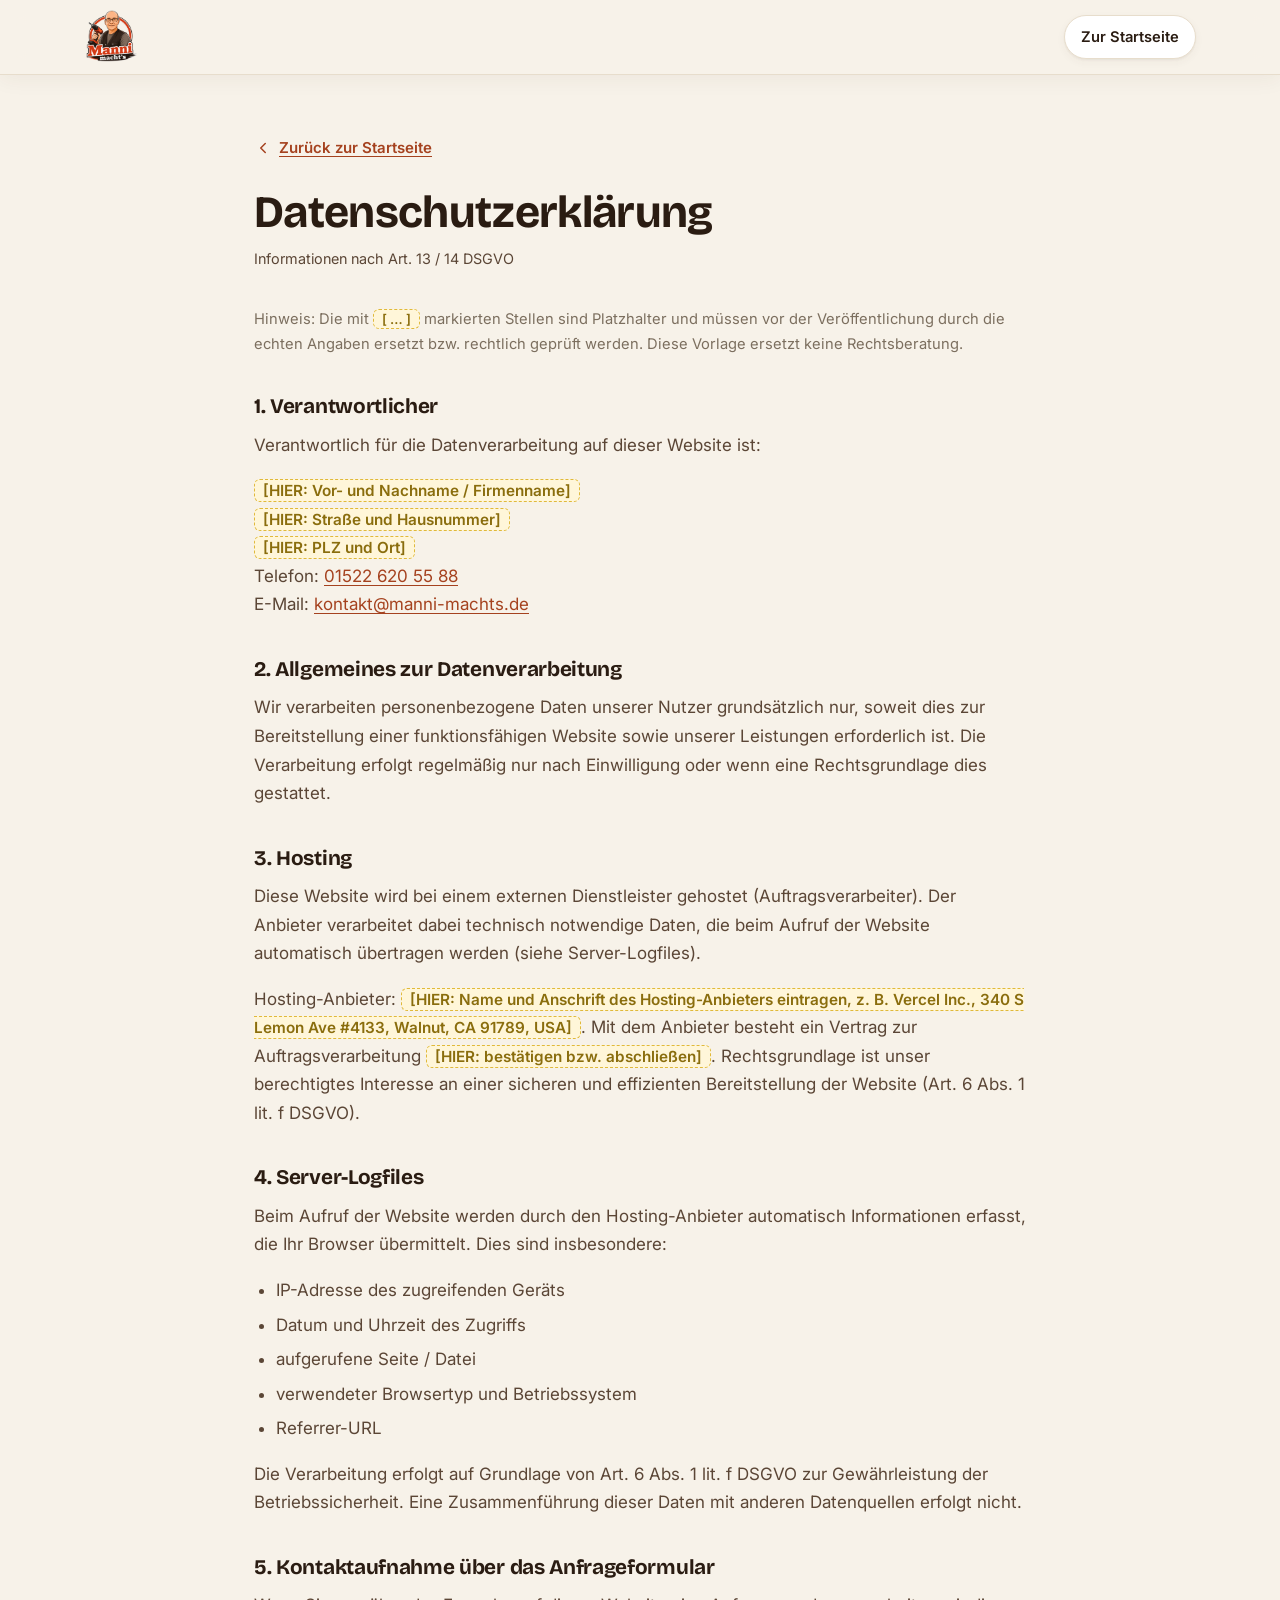
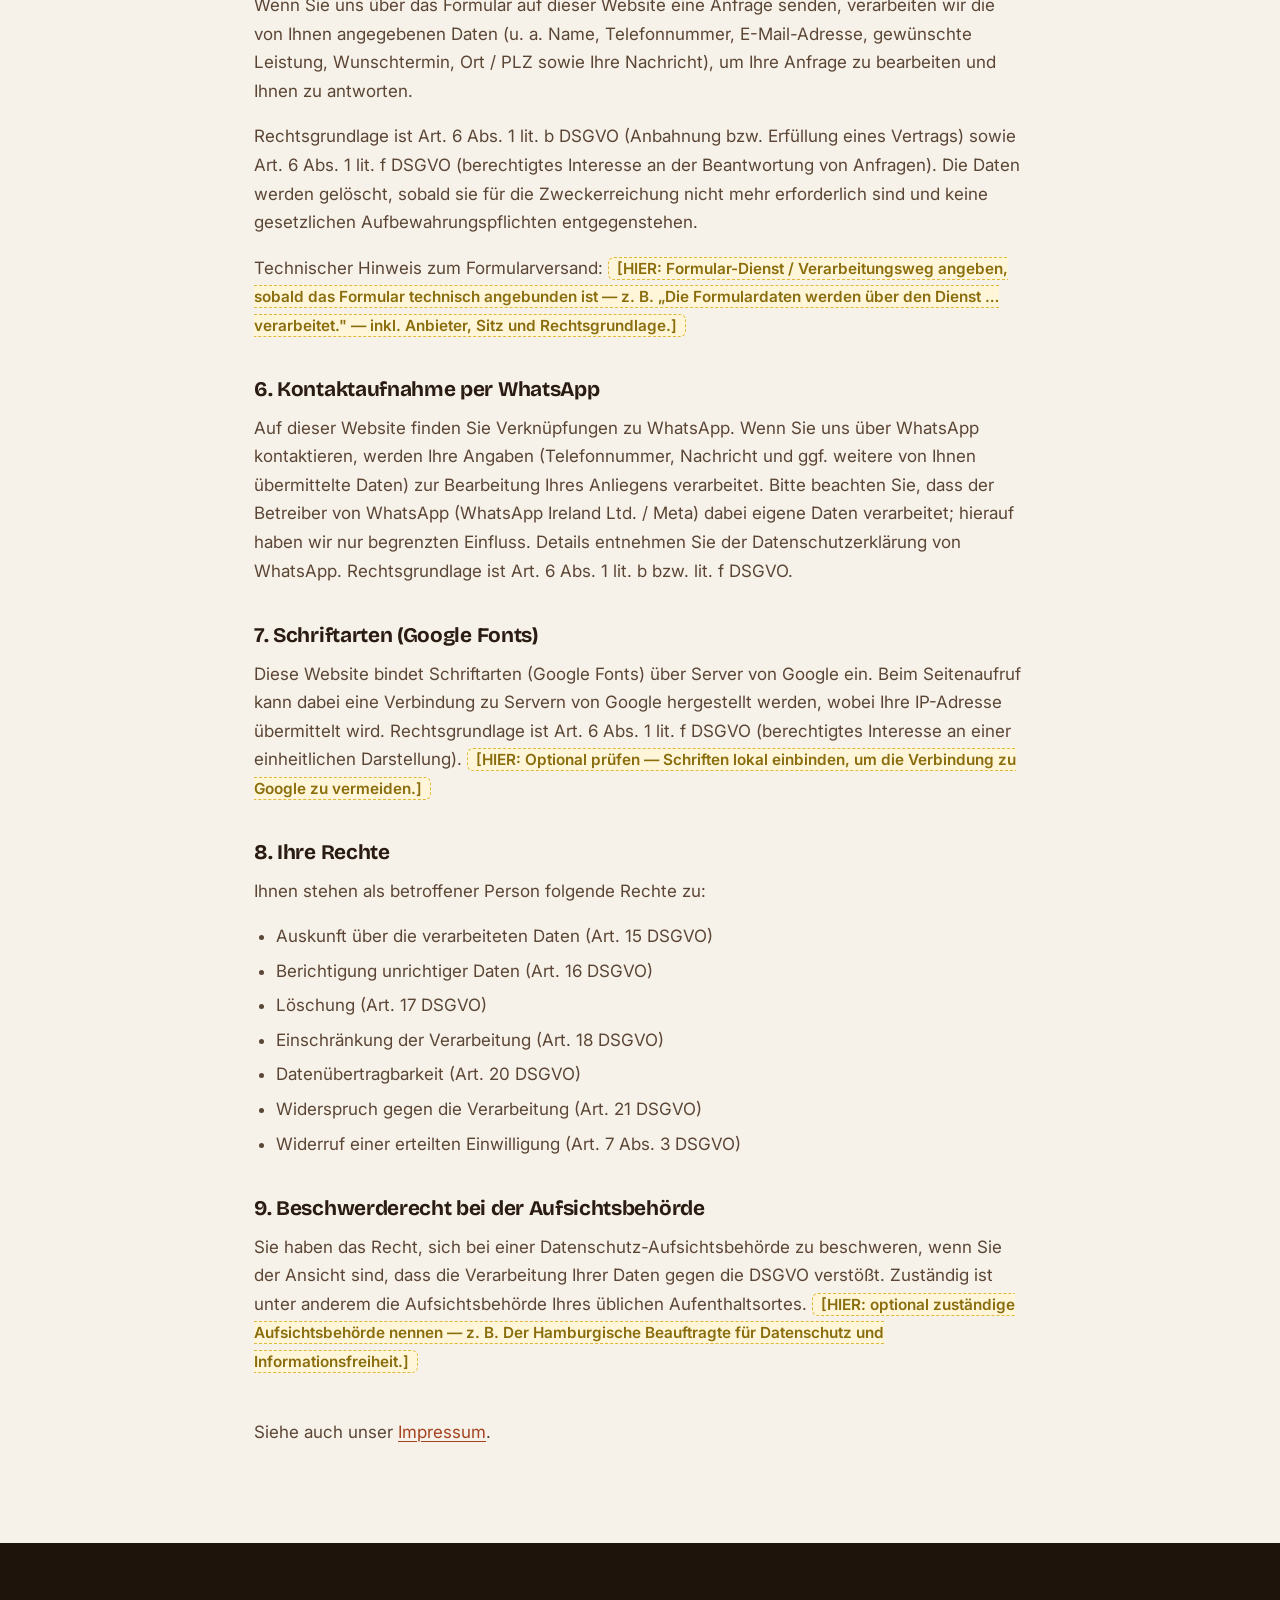
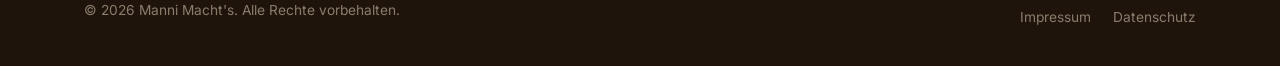
==== datenschutz.html @ e62b336c "Redesign complete: modern & friendly (direction C) Neues, helles und konversionsstarkes Erscheinungs" ====
<!DOCTYPE html>
<html lang="de">
<head>
<meta charset="UTF-8">
<meta name="viewport" content="width=device-width, initial-scale=1.0, viewport-fit=cover">
<title>Datenschutzerklärung — Manni Macht's</title>
<meta name="description" content="Datenschutzerklärung von Manni Macht's, Handwerksarbeiten im Raum Hamburg und Rosengarten.">
<meta name="theme-color" content="#f7f2e9">
<meta name="robots" content="index, follow">
<link rel="icon" type="image/svg+xml" href="images/favicon.svg">
<link rel="preconnect" href="https://fonts.googleapis.com">
<link rel="preconnect" href="https://fonts.gstatic.com" crossorigin>
<link href="https://fonts.googleapis.com/css2?family=Bricolage+Grotesque:opsz,wght@12..96,600;12..96,700;12..96,800&family=Inter:wght@400;500;600&display=swap" rel="stylesheet">
<link rel="stylesheet" href="css/style.css">
</head>
<body>

<a href="#main-content" class="skip-link">Zum Inhalt springen</a>

<header class="site-header is-stuck" id="top">
  <div class="container header-inner">
    <a href="index.html" class="logo" aria-label="Manni Macht's — zur Startseite">
      <img src="images/logo-illustrated.webp" alt="Manni Macht's" class="logo-icon">
    </a>
    <div class="header-actions">
      <a href="index.html" class="header-wa">
        <span>Zur Startseite</span>
      </a>
    </div>
  </div>
</header>

<main id="main-content" tabindex="-1" class="legal-page">
  <div class="container">
    <a href="index.html" class="legal-back">
      <svg viewBox="0 0 24 24" fill="none" aria-hidden="true"><path d="M15 6l-6 6 6 6" stroke="currentColor" stroke-width="2" stroke-linecap="round" stroke-linejoin="round"/></svg>
      Zurück zur Startseite
    </a>

    <h1>Datenschutzerklärung</h1>
    <p class="legal-updated">Informationen nach Art. 13 / 14 DSGVO</p>

    <p style="margin-bottom:1.5em; color:var(--stone); font-size:0.92rem;">
      Hinweis: Die mit <span class="legal-ph">[ … ]</span> markierten Stellen sind Platzhalter und
      müssen vor der Veröffentlichung durch die echten Angaben ersetzt bzw. rechtlich geprüft werden.
      Diese Vorlage ersetzt keine Rechtsberatung.
    </p>

    <h2>1. Verantwortlicher</h2>
    <p>
      Verantwortlich für die Datenverarbeitung auf dieser Website ist:
    </p>
    <p>
      <span class="legal-ph">[HIER: Vor- und Nachname / Firmenname]</span><br>
      <span class="legal-ph">[HIER: Straße und Hausnummer]</span><br>
      <span class="legal-ph">[HIER: PLZ und Ort]</span><br>
      Telefon: <a href="tel:+4915226205588">01522 620 55 88</a><br>
      E-Mail: <a href="mailto:kontakt@manni-machts.de">kontakt@manni-machts.de</a>
    </p>

    <h2>2. Allgemeines zur Datenverarbeitung</h2>
    <p>
      Wir verarbeiten personenbezogene Daten unserer Nutzer grundsätzlich nur, soweit dies zur
      Bereitstellung einer funktionsfähigen Website sowie unserer Leistungen erforderlich ist. Die
      Verarbeitung erfolgt regelmäßig nur nach Einwilligung oder wenn eine Rechtsgrundlage dies gestattet.
    </p>

    <h2>3. Hosting</h2>
    <p>
      Diese Website wird bei einem externen Dienstleister gehostet (Auftragsverarbeiter). Der Anbieter
      verarbeitet dabei technisch notwendige Daten, die beim Aufruf der Website automatisch übertragen
      werden (siehe Server-Logfiles).
    </p>
    <p>
      Hosting-Anbieter: <span class="legal-ph">[HIER: Name und Anschrift des Hosting-Anbieters eintragen, z. B. Vercel Inc., 340 S Lemon Ave #4133, Walnut, CA 91789, USA]</span>.
      Mit dem Anbieter besteht ein Vertrag zur Auftragsverarbeitung
      <span class="legal-ph">[HIER: bestätigen bzw. abschließen]</span>. Rechtsgrundlage ist unser
      berechtigtes Interesse an einer sicheren und effizienten Bereitstellung der Website (Art. 6 Abs. 1
      lit. f DSGVO).
    </p>

    <h2>4. Server-Logfiles</h2>
    <p>
      Beim Aufruf der Website werden durch den Hosting-Anbieter automatisch Informationen erfasst, die Ihr
      Browser übermittelt. Dies sind insbesondere:
    </p>
    <ul>
      <li>IP-Adresse des zugreifenden Geräts</li>
      <li>Datum und Uhrzeit des Zugriffs</li>
      <li>aufgerufene Seite / Datei</li>
      <li>verwendeter Browsertyp und Betriebssystem</li>
      <li>Referrer-URL</li>
    </ul>
    <p>
      Die Verarbeitung erfolgt auf Grundlage von Art. 6 Abs. 1 lit. f DSGVO zur Gewährleistung der
      Betriebssicherheit. Eine Zusammenführung dieser Daten mit anderen Datenquellen erfolgt nicht.
    </p>

    <h2>5. Kontaktaufnahme über das Anfrageformular</h2>
    <p>
      Wenn Sie uns über das Formular auf dieser Website eine Anfrage senden, verarbeiten wir die von Ihnen
      angegebenen Daten (u. a. Name, Telefonnummer, E-Mail-Adresse, gewünschte Leistung, Wunschtermin,
      Ort / PLZ sowie Ihre Nachricht), um Ihre Anfrage zu bearbeiten und Ihnen zu antworten.
    </p>
    <p>
      Rechtsgrundlage ist Art. 6 Abs. 1 lit. b DSGVO (Anbahnung bzw. Erfüllung eines Vertrags) sowie
      Art. 6 Abs. 1 lit. f DSGVO (berechtigtes Interesse an der Beantwortung von Anfragen). Die Daten werden
      gelöscht, sobald sie für die Zweckerreichung nicht mehr erforderlich sind und keine gesetzlichen
      Aufbewahrungspflichten entgegenstehen.
    </p>
    <p>
      Technischer Hinweis zum Formularversand: <span class="legal-ph">[HIER: Formular-Dienst / Verarbeitungsweg angeben, sobald das Formular technisch angebunden ist — z. B. „Die Formulardaten werden über den Dienst … verarbeitet." — inkl. Anbieter, Sitz und Rechtsgrundlage.]</span>
    </p>

    <h2>6. Kontaktaufnahme per WhatsApp</h2>
    <p>
      Auf dieser Website finden Sie Verknüpfungen zu WhatsApp. Wenn Sie uns über WhatsApp kontaktieren,
      werden Ihre Angaben (Telefonnummer, Nachricht und ggf. weitere von Ihnen übermittelte Daten) zur
      Bearbeitung Ihres Anliegens verarbeitet. Bitte beachten Sie, dass der Betreiber von WhatsApp
      (WhatsApp Ireland Ltd. / Meta) dabei eigene Daten verarbeitet; hierauf haben wir nur begrenzten
      Einfluss. Details entnehmen Sie der Datenschutzerklärung von WhatsApp. Rechtsgrundlage ist
      Art. 6 Abs. 1 lit. b bzw. lit. f DSGVO.
    </p>

    <h2>7. Schriftarten (Google Fonts)</h2>
    <p>
      Diese Website bindet Schriftarten (Google Fonts) über Server von Google ein. Beim Seitenaufruf kann
      dabei eine Verbindung zu Servern von Google hergestellt werden, wobei Ihre IP-Adresse übermittelt
      wird. Rechtsgrundlage ist Art. 6 Abs. 1 lit. f DSGVO (berechtigtes Interesse an einer einheitlichen
      Darstellung).
      <span class="legal-ph">[HIER: Optional prüfen — Schriften lokal einbinden, um die Verbindung zu Google zu vermeiden.]</span>
    </p>

    <h2>8. Ihre Rechte</h2>
    <p>Ihnen stehen als betroffener Person folgende Rechte zu:</p>
    <ul>
      <li>Auskunft über die verarbeiteten Daten (Art. 15 DSGVO)</li>
      <li>Berichtigung unrichtiger Daten (Art. 16 DSGVO)</li>
      <li>Löschung (Art. 17 DSGVO)</li>
      <li>Einschränkung der Verarbeitung (Art. 18 DSGVO)</li>
      <li>Datenübertragbarkeit (Art. 20 DSGVO)</li>
      <li>Widerspruch gegen die Verarbeitung (Art. 21 DSGVO)</li>
      <li>Widerruf einer erteilten Einwilligung (Art. 7 Abs. 3 DSGVO)</li>
    </ul>

    <h2>9. Beschwerderecht bei der Aufsichtsbehörde</h2>
    <p>
      Sie haben das Recht, sich bei einer Datenschutz-Aufsichtsbehörde zu beschweren, wenn Sie der Ansicht
      sind, dass die Verarbeitung Ihrer Daten gegen die DSGVO verstößt. Zuständig ist unter anderem die
      Aufsichtsbehörde Ihres üblichen Aufenthaltsortes.
      <span class="legal-ph">[HIER: optional zuständige Aufsichtsbehörde nennen — z. B. Der Hamburgische Beauftragte für Datenschutz und Informationsfreiheit.]</span>
    </p>

    <p style="margin-top:2.5em;">
      Siehe auch unser <a href="impressum.html">Impressum</a>.
    </p>
  </div>
</main>

<footer class="site-footer">
  <div class="container">
    <div class="footer-bottom" style="border-top:none; padding-top:0;">
      <p>&copy; <span id="year"></span> Manni Macht's. Alle Rechte vorbehalten.</p>
      <nav aria-label="Rechtliches">
        <a href="impressum.html">Impressum</a>
        <a href="datenschutz.html">Datenschutz</a>
      </nav>
    </div>
  </div>
</footer>

<script>document.getElementById('year').textContent = new Date().getFullYear();</script>
</body>
</html>
---- css/style.css ----
/* ============================================================
   Manni Macht's — Redesign "Modern & freundlich" (Richtung C)
   Struktur: Tokens · Reset · Basis · Buttons · Header · Hero
   · Trust · Sektionen · Karten · About · Galerie · Stimmen
   · Ablauf · FAQ · Kontakt · Footer · Mobile-Bar · Legal
   · Motion · Responsive
   ============================================================ */

/* ---------- Tokens ---------- */
:root {
  /* Marke */
  --clay: #c8552f;
  --clay-deep: #a5421f;
  --clay-soft: #fbe7db;
  --espresso: #2a1c12;
  --bark: #5b4636;
  --ink: #34281d;
  --stone: #7c6f5f;
  --sand: #f7f2e9;
  --sand-deep: #efe6d6;
  --paper: #ffffff;
  --line: #e7ddcc;
  --line-soft: #f0e8da;
  --gold: #c9a227;
  --whatsapp: #25d366;

  --font-display: "Bricolage Grotesque", "Poppins", system-ui, sans-serif;
  --font-body: "Inter", -apple-system, BlinkMacSystemFont, "Segoe UI", sans-serif;

  --r-sm: 10px;
  --r-md: 16px;
  --r-lg: 24px;
  --r-pill: 999px;

  --shadow-sm: 0 1px 2px rgba(74, 53, 38, 0.06), 0 3px 8px rgba(74, 53, 38, 0.05);
  --shadow-md: 0 6px 16px rgba(74, 53, 38, 0.08), 0 16px 34px rgba(74, 53, 38, 0.10);
  --shadow-lg: 0 12px 26px rgba(74, 53, 38, 0.10), 0 30px 66px rgba(74, 53, 38, 0.15);
  --shadow-clay: 0 8px 20px rgba(200, 85, 47, 0.28);

  --max-width: 1160px;
  --ease: cubic-bezier(0.22, 0.61, 0.36, 1);
}

/* ---------- Reset ---------- */
* { box-sizing: border-box; }
html { scroll-behavior: smooth; -webkit-text-size-adjust: 100%; }
body {
  margin: 0;
  font-family: var(--font-body);
  font-size: 17px;
  color: var(--ink);
  background: var(--sand);
  line-height: 1.68;
  -webkit-font-smoothing: antialiased;
  text-rendering: optimizeLegibility;
  overflow-x: hidden;
}
h1, h2, h3, h4 {
  font-family: var(--font-display);
  line-height: 1.08;
  margin: 0 0 0.5em;
  color: var(--espresso);
  font-weight: 700;
  letter-spacing: -0.015em;
}
p { margin: 0 0 1em; }
a { color: inherit; text-decoration: none; touch-action: manipulation; }
img { max-width: 100%; display: block; }
ul, ol { margin: 0; padding: 0; list-style: none; }
button { font-family: inherit; cursor: pointer; border: none; background: none; }
strong { font-weight: 600; color: var(--espresso); }

.container {
  max-width: var(--max-width);
  margin: 0 auto;
  padding: 0 24px;
}
section[id] { scroll-margin-top: 88px; }

/* Accessibility */
.skip-link {
  position: absolute;
  top: -100px;
  left: 16px;
  z-index: 200;
  background: var(--espresso);
  color: #fff;
  padding: 12px 20px;
  border-radius: var(--r-sm);
  font-weight: 600;
  transition: top 0.2s var(--ease);
}
.skip-link:focus { top: 16px; }
main:focus { outline: none; }
:focus-visible {
  outline: 3px solid var(--clay);
  outline-offset: 3px;
  border-radius: 3px;
}
.sr-only {
  position: absolute; width: 1px; height: 1px;
  padding: 0; margin: -1px; overflow: hidden;
  clip: rect(0 0 0 0); white-space: nowrap; border: 0;
}

/* ---------- Eyebrow ---------- */
.eyebrow {
  display: inline-flex;
  align-items: center;
  gap: 8px;
  text-transform: uppercase;
  letter-spacing: 0.14em;
  font-size: 0.74rem;
  font-weight: 600;
  color: var(--clay-deep);
  margin-bottom: 14px;
}
.eyebrow::before {
  content: "";
  width: 22px;
  height: 2px;
  background: var(--clay);
  border-radius: 2px;
}

/* ---------- Buttons ---------- */
.btn {
  display: inline-flex;
  align-items: center;
  justify-content: center;
  gap: 9px;
  padding: 15px 26px;
  border-radius: var(--r-pill);
  font-weight: 600;
  font-size: 1rem;
  letter-spacing: -0.01em;
  border: 2px solid transparent;
  touch-action: manipulation;
  transition: transform 0.18s var(--ease), box-shadow 0.18s var(--ease), background 0.18s var(--ease), color 0.18s var(--ease);
}
.btn-primary {
  background: var(--clay);
  color: #fff;
  box-shadow: var(--shadow-clay);
}
.btn-primary:hover { background: var(--clay-deep); transform: translateY(-2px); box-shadow: 0 12px 26px rgba(200, 85, 47, 0.34); }
.btn-primary:active { transform: translateY(0) scale(0.98); }
.btn-ghost {
  background: var(--paper);
  border-color: var(--line);
  color: var(--espresso);
  box-shadow: var(--shadow-sm);
}
.btn-ghost:hover { border-color: var(--espresso); transform: translateY(-2px); }
.btn-ghost:active { transform: translateY(0) scale(0.98); }
.btn-full { width: 100%; }
.btn-lg { padding: 18px 34px; font-size: 1.06rem; }
.btn-icon { width: 20px; height: 20px; }
.btn:disabled { opacity: 0.6; cursor: not-allowed; transform: none; }

/* ---------- Header ---------- */
.site-header {
  position: sticky;
  top: 0;
  z-index: 50;
  background: rgba(247, 242, 233, 0.82);
  backdrop-filter: blur(12px) saturate(1.4);
  -webkit-backdrop-filter: blur(12px) saturate(1.4);
  border-bottom: 1px solid transparent;
  transition: border-color 0.3s var(--ease), box-shadow 0.3s var(--ease);
}
.site-header.is-stuck {
  border-bottom-color: var(--line);
  box-shadow: 0 4px 20px rgba(74, 53, 38, 0.06);
}
.header-inner {
  display: flex;
  align-items: center;
  justify-content: space-between;
  height: 74px;
}
.logo { display: flex; align-items: center; }
.logo-icon { height: 54px; width: auto; }

.main-nav { display: flex; align-items: center; gap: 6px; }
.main-nav a {
  font-weight: 500;
  font-size: 0.96rem;
  color: var(--bark);
  padding: 8px 14px;
  border-radius: var(--r-pill);
  transition: color 0.15s var(--ease), background 0.15s var(--ease);
}
.main-nav a:hover { color: var(--espresso); background: rgba(200, 85, 47, 0.08); }
.nav-cta {
  background: var(--espresso);
  color: #fff !important;
  padding: 10px 20px !important;
  margin-left: 6px;
}
.nav-cta:hover { background: #40301f; }

.header-actions { display: flex; align-items: center; gap: 12px; }
.header-wa {
  display: inline-flex;
  align-items: center;
  gap: 8px;
  font-weight: 600;
  font-size: 0.92rem;
  color: var(--espresso);
  padding: 9px 16px;
  border-radius: var(--r-pill);
  background: var(--paper);
  border: 1px solid var(--line);
  box-shadow: var(--shadow-sm);
  transition: transform 0.15s var(--ease), border-color 0.15s var(--ease);
}
.header-wa:hover { transform: translateY(-1px); border-color: var(--whatsapp); }
.header-wa img { width: 18px; height: 18px; }

.nav-toggle {
  display: none;
  flex-direction: column;
  gap: 5px;
  padding: 10px;
  border-radius: var(--r-sm);
}
.nav-toggle span {
  width: 24px; height: 2.5px;
  background: var(--espresso);
  border-radius: 2px;
  transition: transform 0.25s var(--ease), opacity 0.2s var(--ease);
}
.nav-toggle[aria-expanded="true"] span:nth-child(1) { transform: translateY(7.5px) rotate(45deg); }
.nav-toggle[aria-expanded="true"] span:nth-child(2) { opacity: 0; }
.nav-toggle[aria-expanded="true"] span:nth-child(3) { transform: translateY(-7.5px) rotate(-45deg); }

/* ---------- Hero ---------- */
.hero {
  position: relative;
  padding: 76px 0 96px;
  overflow: hidden;
}
.hero::before {
  content: "";
  position: absolute;
  top: -18%;
  right: -8%;
  width: 620px; height: 620px;
  background: radial-gradient(circle, rgba(200, 85, 47, 0.13), transparent 62%);
  z-index: 0;
  pointer-events: none;
}
.hero-inner {
  position: relative;
  z-index: 1;
  display: grid;
  grid-template-columns: 1.12fr 0.88fr;
  gap: 56px;
  align-items: center;
}
.hero h1 {
  font-size: clamp(2.4rem, 5.4vw, 3.9rem);
  font-weight: 800;
  margin-bottom: 22px;
}
.hero h1 .brand-line { color: var(--clay); }

/* Signature: rotierendes Problem-Wort mit Pinselstrich */
.rotator {
  position: relative;
  display: inline-block;
  color: var(--clay);
  white-space: nowrap;
}
.rotator-word { display: inline-block; }
.rotator.is-animating .rotator-word {
  animation: word-cycle 0.5s var(--ease);
}
@keyframes word-cycle {
  0% { opacity: 0; transform: translateY(0.32em) rotate(-2deg); }
  100% { opacity: 1; transform: translateY(0) rotate(0); }
}
.rotator::after {
  content: "";
  position: absolute;
  left: -2px; right: -2px;
  bottom: 0.02em;
  height: 0.16em;
  background: var(--clay);
  border-radius: var(--r-pill);
  opacity: 0.32;
  transform: scaleX(0.96) skewX(-9deg);
}

.hero-sub {
  font-size: 1.14rem;
  color: var(--bark);
  max-width: 44ch;
  margin-bottom: 30px;
}
.hero-actions { display: flex; gap: 14px; flex-wrap: wrap; margin-bottom: 26px; }
.hero-proof {
  display: flex;
  align-items: center;
  gap: 10px;
  font-size: 0.92rem;
  color: var(--stone);
  font-weight: 500;
}
.hero-proof svg { width: 20px; height: 20px; color: var(--clay); flex-shrink: 0; }
.hero-proof strong { color: var(--espresso); font-weight: 600; }

/* Hero-Visual */
.hero-visual { position: relative; display: flex; justify-content: center; }
.hero-card {
  position: relative;
  z-index: 1;
  width: min(360px, 100%);
  aspect-ratio: 1 / 1;
  background: var(--paper);
  border-radius: var(--r-lg);
  display: flex;
  align-items: center;
  justify-content: center;
  box-shadow: var(--shadow-lg);
  overflow: hidden;
}
.hero-card::before {
  content: "";
  position: absolute;
  inset: 0;
  background: radial-gradient(150px 150px at 82% 82%, rgba(200, 85, 47, 0.12), transparent 70%);
}
.hero-card img { position: relative; width: 88%; height: 88%; object-fit: contain; }

.hero-chip {
  position: absolute;
  z-index: 2;
  display: flex;
  align-items: center;
  gap: 10px;
  background: var(--paper);
  border-radius: var(--r-pill);
  padding: 11px 18px 11px 12px;
  box-shadow: var(--shadow-md);
  font-size: 0.86rem;
  font-weight: 500;
  color: var(--espresso);
  line-height: 1.25;
}
.hero-chip .chip-ic {
  width: 34px; height: 34px;
  flex-shrink: 0;
  border-radius: 50%;
  background: var(--clay-soft);
  color: var(--clay-deep);
  display: flex; align-items: center; justify-content: center;
}
.hero-chip .chip-ic svg { width: 19px; height: 19px; }
.chip-region { top: 10px; left: -16px; }
.chip-quick { bottom: 22px; right: -18px; }

/* ---------- Trust strip ---------- */
.trust-strip { background: var(--espresso); color: #f3e7db; }
.trust-strip-inner {
  display: flex;
  flex-wrap: wrap;
  justify-content: center;
  gap: 14px 40px;
  padding: 20px 0;
}
.trust-item {
  display: flex;
  align-items: center;
  gap: 10px;
  font-size: 0.92rem;
  font-weight: 500;
}
.trust-item svg { width: 21px; height: 21px; color: var(--clay); flex-shrink: 0; }

/* ---------- Sections ---------- */
.section { padding: 92px 0; }
.section-alt { background: var(--sand-deep); }
.section-dark { background: var(--espresso); color: #eaddce; }
.section-head { max-width: 640px; margin: 0 0 52px; }
.section-head.center { margin-left: auto; margin-right: auto; text-align: center; }
.section-head.center .eyebrow { justify-content: center; }
.section-sub { color: var(--bark); font-size: 1.06rem; margin: 0; }
.section-dark .section-sub { color: #c9b7a5; }
.section-dark h2 { color: #fff; }
h2 { font-size: clamp(1.9rem, 3.6vw, 2.6rem); }

/* ---------- Services ---------- */
.service-grid {
  display: grid;
  grid-template-columns: repeat(auto-fit, minmax(250px, 1fr));
  gap: 20px;
}
.service-card {
  position: relative;
  background: var(--paper);
  border: 1px solid var(--line);
  border-radius: var(--r-md);
  padding: 30px 26px;
  box-shadow: var(--shadow-sm);
  transition: transform 0.22s var(--ease), box-shadow 0.22s var(--ease), border-color 0.22s var(--ease);
  overflow: hidden;
}
.service-card::after {
  content: "";
  position: absolute;
  left: 0; top: 0;
  width: 100%; height: 4px;
  background: var(--clay);
  transform: scaleX(0);
  transform-origin: left;
  transition: transform 0.28s var(--ease);
}
.service-card:hover { transform: translateY(-6px); box-shadow: var(--shadow-md); border-color: var(--line-soft); }
.service-card:hover::after { transform: scaleX(1); }
.service-icon {
  width: 56px; height: 56px;
  border-radius: 16px;
  background: var(--clay-soft);
  color: var(--clay-deep);
  display: flex; align-items: center; justify-content: center;
  margin-bottom: 20px;
  transition: transform 0.22s var(--ease);
}
.service-card:hover .service-icon { transform: rotate(-6deg) scale(1.06); }
.service-icon svg { width: 28px; height: 28px; }
.service-card h3 { font-size: 1.16rem; margin-bottom: 8px; }
.service-card p { color: var(--bark); font-size: 0.96rem; margin-bottom: 0; }
.service-card.is-cta {
  background: linear-gradient(160deg, #fbeadf, #f7ddcd);
  border-color: transparent;
}
.service-card.is-cta .service-icon { background: var(--paper); }

/* ---------- Warum Manni ---------- */
.reason-grid {
  display: grid;
  grid-template-columns: repeat(auto-fit, minmax(240px, 1fr));
  gap: 20px;
}
.reason-card {
  background: var(--paper);
  border: 1px solid var(--line);
  border-radius: var(--r-md);
  padding: 28px 24px;
  box-shadow: var(--shadow-sm);
  transition: transform 0.22s var(--ease), box-shadow 0.22s var(--ease);
}
.reason-card:hover { transform: translateY(-4px); box-shadow: var(--shadow-md); }
.reason-num {
  font-family: var(--font-display);
  font-size: 0.9rem;
  font-weight: 700;
  color: var(--clay);
  letter-spacing: 0.05em;
  margin-bottom: 14px;
  display: block;
}
.reason-card h3 { font-size: 1.1rem; margin-bottom: 8px; }
.reason-card p { color: var(--bark); font-size: 0.95rem; margin-bottom: 0; }

/* ---------- About ---------- */
.about-inner {
  display: grid;
  grid-template-columns: 0.82fr 1.18fr;
  gap: 56px;
  align-items: center;
}
.about-photo-placeholder {
  position: relative;
  aspect-ratio: 4 / 5;
  border-radius: var(--r-lg);
  background:
    repeating-linear-gradient(135deg, rgba(200, 85, 47, 0.04) 0 14px, transparent 14px 28px),
    var(--sand-deep);
  border: 2px dashed var(--line);
  display: flex;
  flex-direction: column;
  align-items: center;
  justify-content: center;
  gap: 12px;
  color: var(--stone);
  font-size: 0.9rem;
  text-align: center;
  padding: 24px;
}
.about-photo-placeholder svg { width: 60px; height: 60px; color: var(--clay); opacity: 0.5; }
.placeholder-tag {
  position: absolute;
  top: 14px; left: 14px;
  background: var(--clay-deep);
  color: #fff;
  font-size: 0.66rem;
  font-weight: 700;
  letter-spacing: 0.08em;
  text-transform: uppercase;
  padding: 5px 12px;
  border-radius: var(--r-pill);
}
.about-text h2 { margin-bottom: 18px; }
.about-lead { font-size: 1.16rem; color: var(--espresso); font-weight: 500; }
.about-text p { color: var(--bark); }
.about-facts {
  display: grid;
  gap: 10px;
  margin-top: 24px;
}
.about-facts li {
  display: flex;
  align-items: center;
  gap: 12px;
  color: var(--espresso);
  font-weight: 500;
}
.about-facts li svg { width: 22px; height: 22px; color: var(--clay); flex-shrink: 0; }

/* ---------- Galerie ---------- */
.gallery-grid {
  display: grid;
  grid-template-columns: repeat(auto-fit, minmax(220px, 1fr));
  gap: 16px;
}
.gallery-item {
  position: relative;
  aspect-ratio: 4 / 3;
  border-radius: var(--r-md);
  overflow: hidden;
  box-shadow: var(--shadow-sm);
}
.gallery-item img {
  width: 100%; height: 100%;
  object-fit: cover;
  transition: transform 0.5s var(--ease);
}
.gallery-item:hover img { transform: scale(1.06); }
.gallery-item::before {
  content: "";
  position: absolute;
  inset: 0;
  background: linear-gradient(to top, rgba(42, 28, 18, 0.55), transparent 45%);
  z-index: 1;
}
.gallery-caption {
  position: absolute;
  z-index: 2;
  bottom: 14px; left: 14px;
  color: #fff;
  font-family: var(--font-display);
  font-weight: 600;
  font-size: 1rem;
}

/* ---------- Testimonials ---------- */
.testimonial-marquee {
  overflow: hidden;
  -webkit-mask-image: linear-gradient(to right, transparent, #000 6%, #000 94%, transparent);
  mask-image: linear-gradient(to right, transparent, #000 6%, #000 94%, transparent);
}
.testimonial-track {
  display: flex;
  align-items: stretch;
  gap: 22px;
  width: max-content;
  cursor: grab;
  touch-action: pan-y;
  -webkit-user-select: none;
  user-select: none;
  animation: marquee linear infinite;
  animation-duration: 60s;
}
.testimonial-track:active { cursor: grabbing; }
.testimonial-track.is-paused,
.testimonial-track:hover { animation-play-state: paused; }
@keyframes marquee {
  from { transform: translateX(0); }
  to { transform: translateX(calc(-1 * var(--marquee-distance, 50%))); }
}
.testimonial-card {
  flex: 0 0 min(86vw, 380px);
  margin: 0;
  background: var(--paper);
  border: 1px solid var(--line);
  border-radius: var(--r-md);
  padding: 28px 26px;
  box-shadow: var(--shadow-sm);
  display: flex;
  flex-direction: column;
}
.testimonial-card .stars { color: var(--gold); letter-spacing: 2px; margin-bottom: 14px; font-size: 0.95rem; }
.testimonial-card blockquote {
  margin: 0 0 18px;
  color: var(--ink);
  font-size: 1rem;
  line-height: 1.6;
  flex-grow: 1;
}
.testimonial-card figcaption {
  display: flex;
  align-items: center;
  gap: 12px;
  color: var(--stone);
  font-size: 0.9rem;
  font-weight: 600;
}
.testimonial-card figcaption .avatar {
  width: 40px; height: 40px;
  border-radius: 50%;
  background: var(--clay-soft);
  color: var(--clay-deep);
  display: flex; align-items: center; justify-content: center;
  font-family: var(--font-display);
  font-weight: 700;
  font-size: 0.95rem;
  flex-shrink: 0;
}
.testimonial-card figcaption .who { color: var(--espresso); }
.testimonial-card figcaption .where { color: var(--stone); font-weight: 500; font-size: 0.82rem; }

/* ---------- Ablauf (Steps) ---------- */
.steps {
  display: grid;
  grid-template-columns: repeat(auto-fit, minmax(240px, 1fr));
  gap: 22px;
  counter-reset: step;
}
.step {
  position: relative;
  background: rgba(255, 255, 255, 0.06);
  border: 1px solid rgba(255, 255, 255, 0.12);
  border-radius: var(--r-md);
  padding: 32px 28px;
}
.step-num {
  display: inline-flex;
  align-items: center;
  justify-content: center;
  width: 44px; height: 44px;
  border-radius: 50%;
  background: var(--clay);
  color: #fff;
  font-family: var(--font-display);
  font-weight: 700;
  font-size: 1.15rem;
  margin-bottom: 18px;
}
.step h3 { color: #fff; font-size: 1.14rem; margin-bottom: 8px; }
.step p { color: #c9b7a5; margin-bottom: 0; font-size: 0.96rem; }

/* ---------- FAQ ---------- */
.faq-list {
  max-width: 800px;
  display: flex;
  flex-direction: column;
  gap: 12px;
}
.faq-item {
  background: var(--paper);
  border: 1px solid var(--line);
  border-radius: var(--r-md);
  padding: 4px 24px;
  box-shadow: var(--shadow-sm);
  transition: box-shadow 0.2s var(--ease);
}
.faq-item[open] { box-shadow: var(--shadow-md); }
.faq-item summary {
  cursor: pointer;
  list-style: none;
  padding: 20px 38px 20px 0;
  font-family: var(--font-display);
  font-weight: 600;
  font-size: 1.05rem;
  color: var(--espresso);
  position: relative;
}
.faq-item summary::-webkit-details-marker { display: none; }
.faq-item summary::after {
  content: "";
  position: absolute;
  right: 2px; top: 50%;
  width: 13px; height: 13px;
  margin-top: -7px;
  background:
    linear-gradient(var(--clay), var(--clay)) center / 100% 2.5px no-repeat,
    linear-gradient(var(--clay), var(--clay)) center / 2.5px 100% no-repeat;
  transition: transform 0.25s var(--ease);
}
.faq-item[open] summary::after { transform: rotate(135deg); }
.faq-item p { color: var(--bark); padding-bottom: 20px; margin: 0; font-size: 0.98rem; }
.faq-item p a { color: var(--clay-deep); font-weight: 600; text-decoration: underline; text-underline-offset: 3px; }

/* ---------- Kontakt ---------- */
.contact-inner {
  display: grid;
  grid-template-columns: 0.92fr 1.08fr;
  gap: 52px;
  align-items: start;
}
.contact-text h2 { margin-bottom: 16px; }
.contact-cta-wa {
  display: flex;
  align-items: center;
  gap: 16px;
  background: var(--espresso);
  color: #fff;
  border-radius: var(--r-md);
  padding: 18px 22px;
  margin: 28px 0;
  box-shadow: var(--shadow-md);
  transition: transform 0.18s var(--ease), background 0.18s var(--ease);
}
.contact-cta-wa:hover { transform: translateY(-2px); background: #3a2b1c; }
.contact-cta-wa .wa-ic {
  width: 46px; height: 46px;
  border-radius: 50%;
  background: var(--whatsapp);
  display: flex; align-items: center; justify-content: center;
  flex-shrink: 0;
}
.contact-cta-wa .wa-ic img { width: 24px; height: 24px; }
.contact-cta-wa strong { color: #fff; font-size: 1.04rem; display: block; }
.contact-cta-wa span.sub { color: #c9b7a5; font-size: 0.9rem; }
.contact-details { display: grid; gap: 14px; margin-top: 26px; }
.contact-details li { display: flex; align-items: center; gap: 12px; color: var(--bark); }
.contact-details li svg { width: 20px; height: 20px; color: var(--clay); flex-shrink: 0; }
.contact-details a { color: var(--espresso); font-weight: 500; }
.contact-details a:hover { color: var(--clay); }

.contact-form {
  background: var(--paper);
  border: 1px solid var(--line);
  border-radius: var(--r-lg);
  padding: 34px;
  box-shadow: var(--shadow-md);
}
.hidden-field { position: absolute; left: -9999px; top: -9999px; }
.form-hint { color: var(--stone); font-size: 0.84rem; margin: -6px 0 20px; }
.form-row { margin-bottom: 18px; display: flex; flex-direction: column; gap: 7px; }
.form-row-split { display: grid; grid-template-columns: 1fr 1fr; gap: 18px; }
.form-row-split > div { display: flex; flex-direction: column; gap: 7px; }
label { font-size: 0.86rem; font-weight: 600; color: var(--espresso); }
input, select, textarea {
  font-family: inherit;
  font-size: 0.98rem;
  padding: 13px 15px;
  border-radius: var(--r-sm);
  border: 1.5px solid var(--line);
  background: var(--sand);
  color: var(--ink);
  width: 100%;
  transition: border-color 0.15s var(--ease), box-shadow 0.15s var(--ease), background 0.15s var(--ease);
}
input:hover, select:hover, textarea:hover { border-color: #d8cbb5; }
input:focus, select:focus, textarea:focus {
  outline: none;
  border-color: var(--clay);
  background: #fff;
  box-shadow: 0 0 0 4px rgba(200, 85, 47, 0.16);
}
textarea { resize: vertical; min-height: 108px; }
.form-note {
  display: block;
  margin-top: 16px;
  padding: 14px 16px;
  border-radius: var(--r-sm);
  font-size: 0.94rem;
  background: #eaf6ee;
  color: #1f7a44;
  border: 1px solid #bfe6cd;
}
.form-note.error { background: #fdecea; color: #b3341f; border-color: #f4c4bc; }

/* ---------- Footer ---------- */
.site-footer {
  background: #1f140c;
  color: #b7a795;
  padding: 56px 0 30px;
}
.footer-top {
  display: flex;
  justify-content: space-between;
  align-items: flex-start;
  flex-wrap: wrap;
  gap: 28px;
  padding-bottom: 30px;
  border-bottom: 1px solid rgba(255, 255, 255, 0.1);
}
.footer-brand img { height: 50px; margin-bottom: 14px; }
.footer-brand p { max-width: 34ch; font-size: 0.92rem; color: #a3937f; margin: 0; }
.footer-cols { display: flex; gap: 56px; flex-wrap: wrap; }
.footer-col h4 { color: #f0e6d8; font-size: 0.82rem; text-transform: uppercase; letter-spacing: 0.1em; margin-bottom: 14px; }
.footer-col a, .footer-col li { display: block; color: #b7a795; font-size: 0.94rem; padding: 5px 0; }
.footer-col a:hover { color: #fff; }
.footer-bottom {
  display: flex;
  justify-content: space-between;
  align-items: center;
  flex-wrap: wrap;
  gap: 12px;
  padding-top: 24px;
  font-size: 0.86rem;
  color: #8a7c6b;
}
.footer-bottom nav { display: flex; gap: 22px; }
.footer-bottom a:hover { color: #fff; }

/* ---------- Mobile call button ---------- */
.mobile-bar {
  display: none;
  position: fixed;
  z-index: 60;
  left: 12px; right: 12px;
  bottom: max(12px, calc(env(safe-area-inset-bottom) + 8px));
  gap: 10px;
  padding: 10px;
  background: rgba(255, 255, 255, 0.92);
  backdrop-filter: blur(12px);
  -webkit-backdrop-filter: blur(12px);
  border: 1px solid var(--line);
  border-radius: var(--r-pill);
  box-shadow: var(--shadow-lg);
  transition: opacity 0.25s var(--ease), transform 0.25s var(--ease);
}
.mobile-bar .btn { flex: 1; padding: 13px 16px; font-size: 0.96rem; }
.mobile-bar .btn-wa {
  background: var(--whatsapp);
  color: #0a3d20;
}
.mobile-bar .btn-wa img { width: 20px; height: 20px; }
.mobile-bar.is-hidden { opacity: 0; transform: translateY(120%); pointer-events: none; }

/* ---------- Legal pages ---------- */
.legal-page { padding: 60px 0 80px; }
.legal-page .container { max-width: 820px; }
.legal-back {
  display: inline-flex;
  align-items: center;
  gap: 7px;
  color: var(--clay-deep);
  font-weight: 600;
  font-size: 0.94rem;
  margin-bottom: 28px;
}
.legal-back:hover { color: var(--clay); }
.legal-back svg { width: 18px; height: 18px; }
.legal-page h1 { font-size: clamp(2rem, 4vw, 2.8rem); margin-bottom: 10px; }
.legal-page h2 { font-size: 1.3rem; margin: 40px 0 12px; }
.legal-page h3 { font-size: 1.06rem; margin: 24px 0 8px; }
.legal-page p, .legal-page li { color: var(--bark); }
.legal-page ul { list-style: disc; padding-left: 22px; margin: 0 0 1em; }
.legal-page li { margin-bottom: 6px; }
.legal-page a { color: var(--clay-deep); text-decoration: underline; text-underline-offset: 3px; }
.legal-updated { color: var(--stone); font-size: 0.9rem; margin-bottom: 36px; }
.legal-ph {
  background: #fff6d9;
  border: 1px dashed #e0b93b;
  border-radius: 6px;
  padding: 1px 8px;
  color: #8a6d0d;
  font-size: 0.9em;
  font-weight: 600;
}

/* ---------- Motion / reveal ---------- */
.reveal {
  opacity: 0;
  transform: translateY(22px);
  transition: opacity 0.6s var(--ease), transform 0.6s var(--ease);
}
.reveal.is-visible { opacity: 1; transform: translateY(0); }

@media (prefers-reduced-motion: reduce) {
  html { scroll-behavior: auto; }
  *, *::before, *::after {
    animation-duration: 0.001ms !important;
    animation-iteration-count: 1 !important;
    transition-duration: 0.001ms !important;
  }
  .reveal { opacity: 1; transform: none; }
}

/* ---------- Responsive ---------- */
@media (max-width: 940px) {
  .hero-inner, .about-inner, .contact-inner { grid-template-columns: 1fr; }
  .hero-inner { gap: 44px; }
  .about-visual { order: -1; max-width: 340px; margin: 0 auto; width: 100%; }
  .hero-visual { margin-top: 8px; }
  .chip-region { left: 0; }
  .chip-quick { right: 0; }
}

@media (max-width: 760px) {
  body { font-size: 16px; }
  .header-wa { display: none; }
  .main-nav {
    position: absolute;
    top: 74px; left: 12px; right: 12px;
    background: var(--paper);
    flex-direction: column;
    align-items: stretch;
    gap: 4px;
    padding: 14px;
    border: 1px solid var(--line);
    border-radius: var(--r-md);
    box-shadow: var(--shadow-lg);
    transform: translateY(-10px) scale(0.98);
    opacity: 0;
    visibility: hidden;
    transition: transform 0.22s var(--ease), opacity 0.22s var(--ease), visibility 0.22s;
  }
  .main-nav.open { transform: translateY(0) scale(1); opacity: 1; visibility: visible; }
  .main-nav a { padding: 13px 16px; font-size: 1rem; }
  .nav-cta { margin-left: 0; text-align: center; }
  .nav-toggle { display: flex; }

  .section { padding: 62px 0; }
  .hero { padding: 44px 0 60px; }
  .section-head { margin-bottom: 34px; }
  .form-row-split { grid-template-columns: 1fr; }
  .contact-form { padding: 24px; }

  .mobile-bar { display: flex; }
  .site-footer { padding-bottom: 96px; }
  .footer-top { flex-direction: column; gap: 24px; }
  .footer-cols { gap: 36px; }
}

@media (max-width: 480px) {
  .hero-actions { flex-direction: column; align-items: stretch; }
  .hero-actions .btn { width: 100%; }
  .hero h1 { font-size: clamp(2rem, 8.5vw, 2.6rem); }
  .footer-bottom { flex-direction: column; align-items: flex-start; }
}
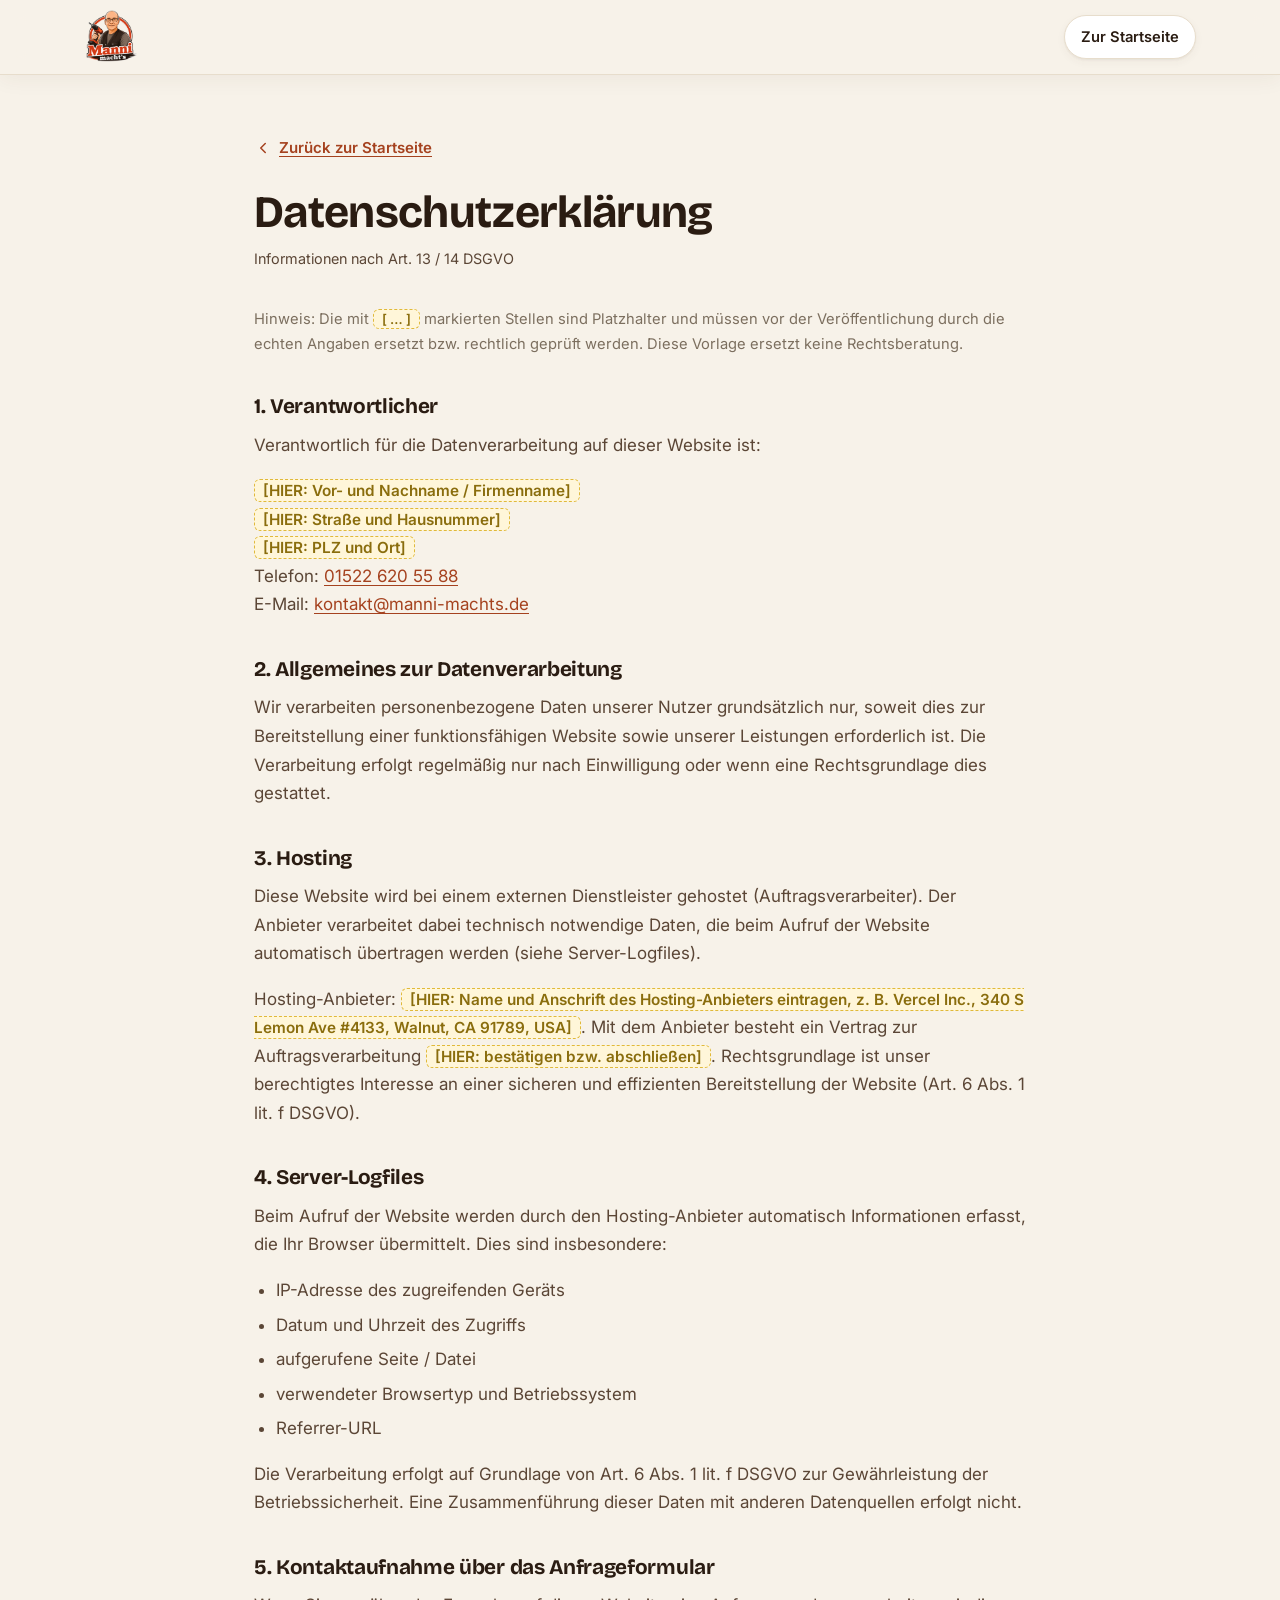
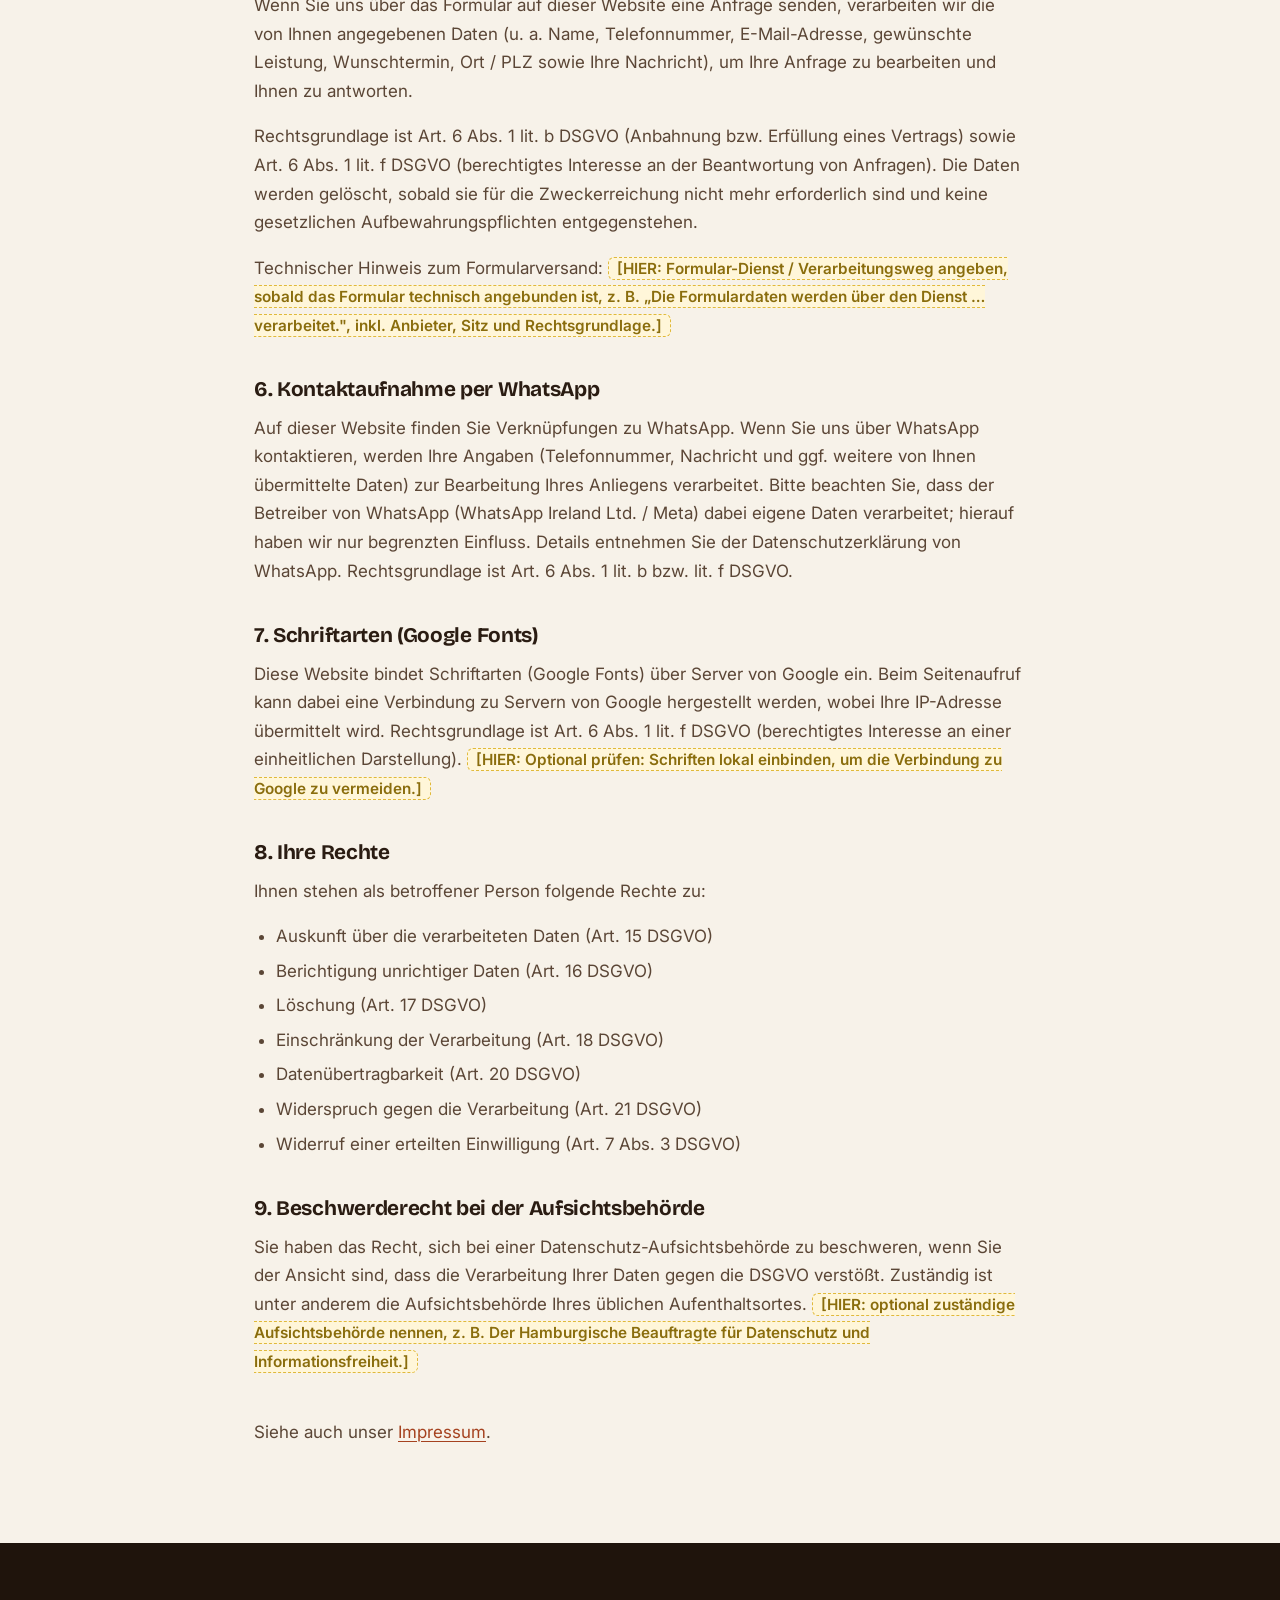
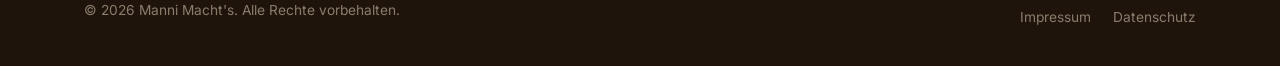
==== commit e5281ec2: "Lange Gedankenstriche (Em-Dash) aus Texten entfernt Ersetzt durch Doppelpunkt/Komma/Pipe in Hero-Ver" ====
--- a/datenschutz.html
+++ b/datenschutz.html
@@ -3,7 +3,7 @@
 <head>
 <meta charset="UTF-8">
 <meta name="viewport" content="width=device-width, initial-scale=1.0, viewport-fit=cover">
-<title>Datenschutzerklärung — Manni Macht's</title>
+<title>Datenschutzerklärung | Manni Macht's</title>
 <meta name="description" content="Datenschutzerklärung von Manni Macht's, Handwerksarbeiten im Raum Hamburg und Rosengarten.">
 <meta name="theme-color" content="#f7f2e9">
 <meta name="robots" content="index, follow">
@@ -19,7 +19,7 @@
 
 <header class="site-header is-stuck" id="top">
   <div class="container header-inner">
-    <a href="index.html" class="logo" aria-label="Manni Macht's — zur Startseite">
+    <a href="index.html" class="logo" aria-label="Manni Macht's, zur Startseite">
       <img src="images/logo-illustrated.webp" alt="Manni Macht's" class="logo-icon">
     </a>
     <div class="header-actions">
@@ -109,7 +109,7 @@
       Aufbewahrungspflichten entgegenstehen.
     </p>
     <p>
-      Technischer Hinweis zum Formularversand: <span class="legal-ph">[HIER: Formular-Dienst / Verarbeitungsweg angeben, sobald das Formular technisch angebunden ist — z. B. „Die Formulardaten werden über den Dienst … verarbeitet." — inkl. Anbieter, Sitz und Rechtsgrundlage.]</span>
+      Technischer Hinweis zum Formularversand: <span class="legal-ph">[HIER: Formular-Dienst / Verarbeitungsweg angeben, sobald das Formular technisch angebunden ist, z. B. „Die Formulardaten werden über den Dienst … verarbeitet.", inkl. Anbieter, Sitz und Rechtsgrundlage.]</span>
     </p>
 
     <h2>6. Kontaktaufnahme per WhatsApp</h2>
@@ -128,7 +128,7 @@
       dabei eine Verbindung zu Servern von Google hergestellt werden, wobei Ihre IP-Adresse übermittelt
       wird. Rechtsgrundlage ist Art. 6 Abs. 1 lit. f DSGVO (berechtigtes Interesse an einer einheitlichen
       Darstellung).
-      <span class="legal-ph">[HIER: Optional prüfen — Schriften lokal einbinden, um die Verbindung zu Google zu vermeiden.]</span>
+      <span class="legal-ph">[HIER: Optional prüfen: Schriften lokal einbinden, um die Verbindung zu Google zu vermeiden.]</span>
     </p>
 
     <h2>8. Ihre Rechte</h2>
@@ -148,7 +148,7 @@
       Sie haben das Recht, sich bei einer Datenschutz-Aufsichtsbehörde zu beschweren, wenn Sie der Ansicht
       sind, dass die Verarbeitung Ihrer Daten gegen die DSGVO verstößt. Zuständig ist unter anderem die
       Aufsichtsbehörde Ihres üblichen Aufenthaltsortes.
-      <span class="legal-ph">[HIER: optional zuständige Aufsichtsbehörde nennen — z. B. Der Hamburgische Beauftragte für Datenschutz und Informationsfreiheit.]</span>
+      <span class="legal-ph">[HIER: optional zuständige Aufsichtsbehörde nennen, z. B. Der Hamburgische Beauftragte für Datenschutz und Informationsfreiheit.]</span>
     </p>
 
     <p style="margin-top:2.5em;">
